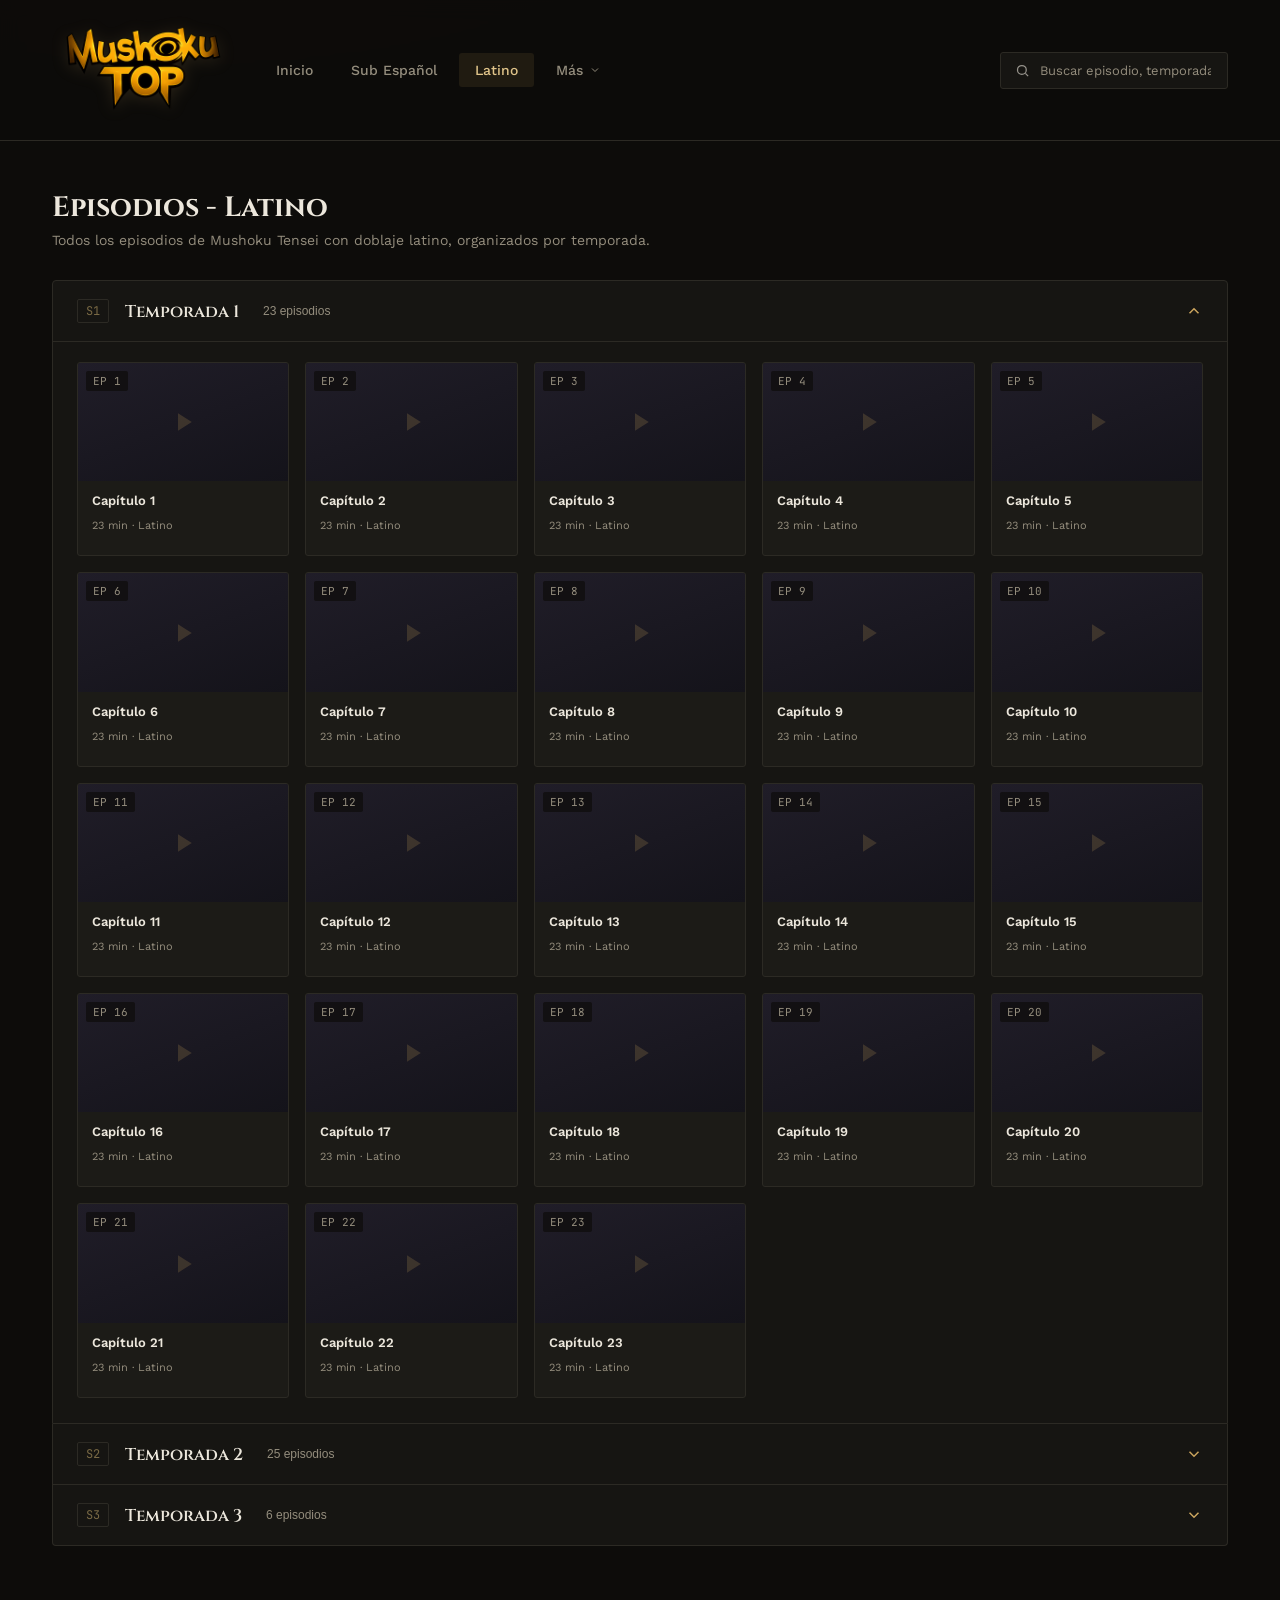
==== latino.html @ f53a4eeb "Add files via upload" ====
<!DOCTYPE html>
<html lang="es">
<head>
<meta charset="UTF-8">
<meta name="viewport" content="width=device-width, initial-scale=1.0">
<title>MushokuTop - Latino</title>
<link rel="stylesheet" href="style.css">
</head>
<body>

<div id="navbar-slot"></div>

<div class="page-header">
  <h1>Episodios - Latino</h1>
  <p>Todos los episodios de Mushoku Tensei con doblaje latino, organizados por temporada.</p>
</div>

<section class="seasons-section" id="temporadas">
  <div id="accordion"></div>
</section>

<script src="script.js"></script>
<script>
  renderNavbar('latino');

  const SEASONS = [
    { name: "Temporada 1", episodes: 23, duration: 23, open: true  },
    { name: "Temporada 2", episodes: 25, duration: 24, open: false },
    { name: "Temporada 3", episodes: 6,  duration: 23, open: false },
  ];

  buildAccordion('accordion', SEASONS, 'Latino');
</script>

</body>
</html>
---- style.css ----
@import url('https://fonts.googleapis.com/css2?family=Cinzel:wght@500;600;700&family=Work+Sans:wght@400;500;600&family=JetBrains+Mono:wght@500&display=swap');

:root{
  --bg: #0d0c0a;
  --surface: #161512;
  --surface-2: #1c1b17;
  --hairline: #2c2a24;
  --gold: #c9a35c;
  --gold-soft: #e0c48a;
  --gold-dim: #7a6a45;
  --ink: #ece7dc;
  --ink-dim: #948d7d;
}

*{ box-sizing: border-box; }
html{ scroll-behavior: smooth; }

body{
  margin:0;
  background:
    radial-gradient(1200px 500px at 15% -10%, rgba(201,163,92,0.05), transparent 60%),
    var(--bg);
  color: var(--ink);
  font-family: 'Work Sans', sans-serif;
  -webkit-font-smoothing: antialiased;
}

a{ color: inherit; text-decoration: none; }

.wrap{
  max-width: 1240px;
  margin: 0 auto;
  padding: 0 32px;
}

/* ---------- NAVBAR ---------- */
header{
  position: sticky;
  top: 0;
  z-index: 50;
  background: rgba(13,12,10,0.88);
  backdrop-filter: blur(10px);
  border-bottom: 1px solid var(--hairline);
}

.nav-inner{
  display:flex;
  align-items:center;
  gap: 28px;
  padding: 10px 32px;
  max-width: 1240px;
  margin: 0 auto;
}

.logo{
  display:flex;
  align-items:center;
  flex-shrink:0;
}

.logo-img{
  height: 120px;
  width: auto;
  display:block;
  filter: drop-shadow(0 2px 8px rgba(201,163,92,0.15));
}

/* search box (esquina derecha del nav) */
.search{
  display:flex;
  align-items:center;
  gap:8px;
  border: 1px solid var(--hairline);
  background: var(--surface);
  padding: 9px 14px;
  border-radius: 3px;
  min-width: 220px;
  flex-shrink: 0;
  margin-left: auto;
}
.search input{
  background:none;
  border:none;
  outline:none;
  color: var(--ink);
  font-family:'Work Sans',sans-serif;
  font-size: 13px;
  width:100%;
}
.search input::placeholder{ color: var(--ink-dim); }
.search svg{ flex-shrink:0; opacity:.6; }

nav.links{
  display:flex;
  align-items:center;
  gap: 6px;
  flex:1;
}

nav.links > a{
  font-size: 14px;
  font-weight: 500;
  color: var(--ink-dim);
  padding: 9px 16px;
  border-radius: 3px;
  transition: color .2s ease, background .2s ease;
  white-space: nowrap;
}
nav.links > a:hover{
  color: var(--gold-soft);
  background: rgba(201,163,92,0.06);
}
nav.links > a.active{
  color: var(--gold-soft);
  background: rgba(201,163,92,0.1);
}

/* Dropdown "Más" */
.nav-more{
  position: relative;
}
.nav-more > .nav-more-label{
  display:flex;
  align-items:center;
  gap: 6px;
  font-size: 14px;
  font-weight: 500;
  color: var(--ink-dim);
  padding: 9px 16px;
  border-radius: 3px;
  cursor: pointer;
  white-space: nowrap;
  transition: color .2s ease, background .2s ease;
}
.nav-more:hover > .nav-more-label{
  color: var(--gold-soft);
  background: rgba(201,163,92,0.06);
}
.nav-more-label svg{
  transition: transform .2s ease;
}
.nav-more:hover .nav-more-label svg{
  transform: rotate(180deg);
}
.nav-more-menu{
  position: absolute;
  top: 100%;
  left: 0;
  margin-top: 6px;
  background: var(--surface);
  border: 1px solid var(--hairline);
  border-radius: 4px;
  min-width: 180px;
  padding: 6px;
  opacity: 0;
  visibility: hidden;
  transform: translateY(-6px);
  transition: opacity .18s ease, transform .18s ease, visibility .18s ease;
  box-shadow: 0 12px 24px rgba(0,0,0,0.35);
}
.nav-more:hover .nav-more-menu{
  opacity: 1;
  visibility: visible;
  transform: translateY(0);
}
.nav-more-menu a{
  display:block;
  padding: 9px 12px;
  border-radius: 3px;
  font-size: 13px;
  color: var(--ink-dim);
}
.nav-more-menu a:hover{
  background: rgba(201,163,92,0.08);
  color: var(--gold-soft);
}

/* ---------- HERO ---------- */
.hero-section{
  padding: 48px 32px 20px;
}

.eyebrow{
  display:flex;
  align-items:center;
  gap: 14px;
  max-width: 1240px;
  margin: 0 auto 18px;
}
.eyebrow .line{
  flex:1;
  height:1px;
  background: linear-gradient(90deg, var(--gold-dim), transparent);
}
.eyebrow span.tag{
  font-family:'Cinzel', serif;
  font-size: 13px;
  letter-spacing: 3px;
  text-transform: uppercase;
  color: var(--gold);
  white-space:nowrap;
}

.hero-grid{
  max-width: 1240px;
  margin: 0 auto;
  display:grid;
  grid-template-columns: 1fr 320px;
  gap: 28px;
  align-items:start;
}

.hero-card{
  position:relative;
  border: 1px solid var(--hairline);
  border-radius: 4px;
  overflow:hidden;
  background: var(--surface);
  aspect-ratio: 21/9;
  display:flex;
  align-items:flex-end;
}
.hero-card::before{
  content:"";
  position:absolute; inset:0;
  background: linear-gradient(180deg, transparent 35%, rgba(13,12,10,0.95) 92%);
}
.hero-content{
  position:relative;
  z-index:2;
  padding: 28px 32px;
  width:100%;
}
.hero-meta{
  font-family:'JetBrains Mono', monospace;
  font-size: 12px;
  color: var(--gold-soft);
  letter-spacing: 1px;
  margin-bottom: 10px;
  display:flex;
  gap:14px;
  align-items:center;
}
.hero-meta .dot{ width:4px;height:4px;background:var(--gold-dim); border-radius:50%; }

.hero-title{
  font-family:'Cinzel', serif;
  font-size: 34px;
  font-weight: 600;
  margin: 0 0 8px;
  color: var(--ink);
}
.hero-sub{
  font-size: 14px;
  color: var(--ink-dim);
  max-width: 520px;
  margin: 0 0 20px;
  line-height:1.5;
}

.btn-play{
  display:inline-flex;
  align-items:center;
  gap:10px;
  background: var(--gold);
  color: #14120a;
  font-weight:600;
  font-size: 14px;
  padding: 12px 22px;
  border-radius: 3px;
  border:none;
  cursor:pointer;
  transition: filter .2s ease, transform .2s ease;
}
.btn-play:hover{ filter: brightness(1.08); transform: translateY(-1px); }

/* ---------- SIDEBAR / SOCIAL ---------- */
.sidebar-label{
  font-family:'Cinzel', serif;
  font-size: 13px;
  letter-spacing: 2px;
  text-transform: uppercase;
  color: var(--gold);
  margin: 0 0 12px;
  padding-bottom: 10px;
  border-bottom: 1px solid var(--hairline);
}

.social-box{
  border: 1px solid var(--hairline);
  border-radius: 4px;
  background: var(--surface);
  padding: 18px;
  height: calc(100% - 30px);
  display:flex;
  flex-direction:column;
  gap: 10px;
}

.social-link{
  display:flex;
  align-items:center;
  gap: 12px;
  padding: 11px 12px;
  border-radius: 3px;
  background: var(--surface-2);
  border: 1px solid transparent;
  font-size: 13px;
  font-weight:500;
  color: var(--ink-dim);
  transition: border-color .2s ease, color .2s ease;
}
.social-link:hover{
  border-color: var(--gold-dim);
  color: var(--gold-soft);
}
.social-link svg{ flex-shrink:0; opacity:.85; }

/* ---------- PAGE HEADER (para sub-espanol.html / latino.html) ---------- */
.page-header{
  max-width: 1240px;
  margin: 48px auto 8px;
  padding: 0 32px;
}
.page-header h1{
  font-family:'Cinzel', serif;
  font-size: 28px;
  margin: 0 0 6px;
}
.page-header p{
  color: var(--ink-dim);
  font-size: 14px;
  margin: 0;
}

/* ---------- SEASONS ---------- */
.seasons-section{
  max-width: 1240px;
  margin: 32px auto 80px;
  padding: 0 32px;
}

.season{
  border: 1px solid var(--hairline);
  border-top: none;
  background: var(--surface);
}
.season:first-child{ border-top: 1px solid var(--hairline); border-radius: 4px 4px 0 0; overflow:hidden;}
.season:last-child{ border-radius: 0 0 4px 4px; overflow:hidden; }
.season:first-child:last-child{ border-radius: 4px; }

.season-header{
  width:100%;
  display:flex;
  align-items:center;
  justify-content:space-between;
  padding: 18px 24px;
  background:none;
  border:none;
  cursor:pointer;
  color: var(--ink);
  text-align:left;
}
.season-header:hover{ background: rgba(201,163,92,0.04); }

.season-title{
  display:flex;
  align-items:center;
  gap:16px;
}
.season-num{
  font-family:'JetBrains Mono', monospace;
  font-size: 12px;
  color: var(--gold-dim);
  border: 1px solid var(--hairline);
  padding: 3px 8px;
  border-radius: 2px;
}
.season-name{
  font-family:'Cinzel', serif;
  font-size: 17px;
  font-weight:600;
}
.season-count{
  font-size: 12px;
  color: var(--ink-dim);
  margin-left: 8px;
}

.chevron{
  transition: transform .25s ease;
  color: var(--gold);
  flex-shrink:0;
}
.season.open .chevron{ transform: rotate(180deg); }

.season-body{
  max-height:0;
  overflow:hidden;
  transition: max-height .35s ease;
}
.season.open .season-body{ border-top: 1px solid var(--hairline); }

.episodes-grid{
  display:grid;
  grid-template-columns: repeat(auto-fill, minmax(200px, 1fr));
  gap: 16px;
  padding: 20px 24px 26px;
}

.episode-card{
  background: var(--surface-2);
  border: 1px solid var(--hairline);
  border-radius: 3px;
  overflow:hidden;
  cursor:pointer;
  transition: border-color .2s ease, transform .2s ease;
}
.episode-card:hover{
  border-color: var(--gold-dim);
  transform: translateY(-2px);
}
.ep-thumb{
  aspect-ratio: 16/9;
  background: linear-gradient(160deg, #201d28, #14131a);
  position:relative;
  display:flex;
  align-items:center;
  justify-content:center;
}
.ep-thumb svg{ opacity:.2; }
.ep-num-badge{
  position:absolute;
  top:8px; left:8px;
  font-family:'JetBrains Mono', monospace;
  font-size: 11px;
  background: rgba(13,12,10,0.7);
  color: var(--ink-dim);
  padding: 3px 7px;
  border-radius: 2px;
}
.ep-info{
  padding: 12px 14px;
}
.ep-title{
  font-size: 13px;
  font-weight:600;
  margin: 0 0 4px;
  color: var(--ink);
}
.ep-meta{
  font-size: 11px;
  color: var(--ink-dim);
}

/* ---------- RESPONSIVE ---------- */
@media (max-width: 900px){
  .nav-inner{ flex-wrap: wrap; row-gap: 10px; }
  nav.links{ order:3; width:100%; overflow-x:auto; }
  .search{ order: 2; }
  .hero-grid{ grid-template-columns: 1fr; }
  .social-box{ height:auto; }
}

@media (max-width: 560px){
  .wrap, .hero-section, .seasons-section, .page-header{ padding-left:18px; padding-right:18px; }
  .nav-inner{ padding: 10px 18px; }
  .hero-title{ font-size: 24px; }
}

:focus-visible{
  outline: 2px solid var(--gold);
  outline-offset: 2px;
}
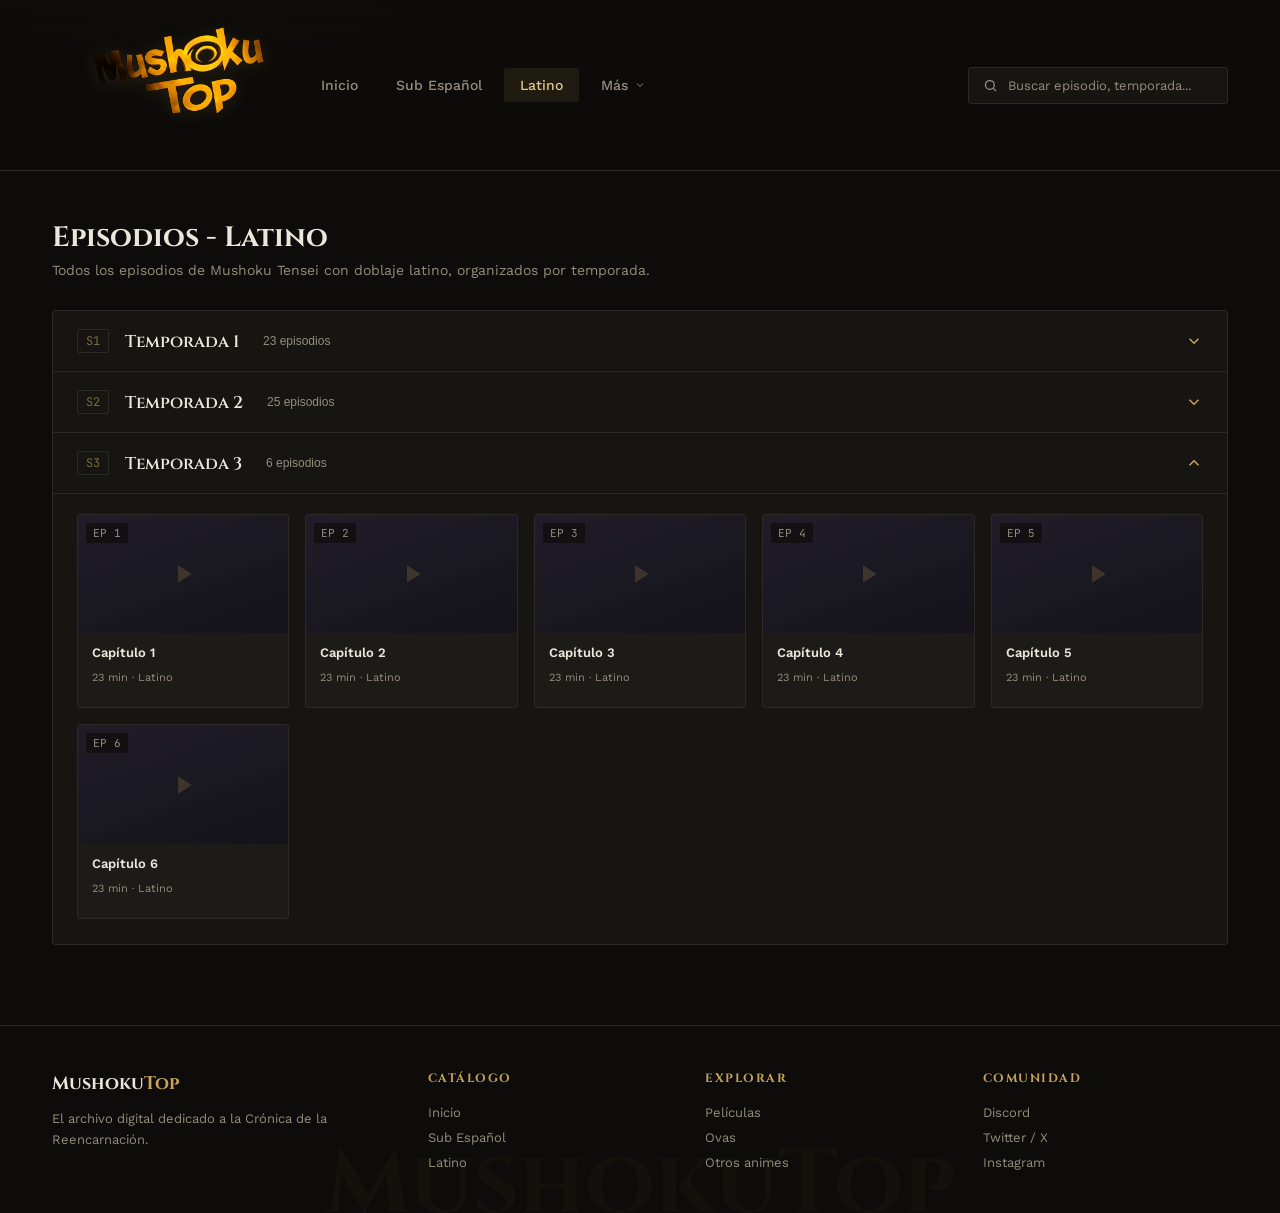
==== commit 7cc652e5: "Add files via upload" ====
--- a/latino.html
+++ b/latino.html
@@ -19,17 +19,20 @@
   <div id="accordion"></div>
 </section>
 
+<div id="footer-slot"></div>
+
 <script src="script.js"></script>
 <script>
   renderNavbar('latino');
+  renderFooter();
 
-  const SEASONS = [
-    { name: "Temporada 1", episodes: 23, duration: 23, open: true  },
-    { name: "Temporada 2", episodes: 25, duration: 24, open: false },
-    { name: "Temporada 3", episodes: 6,  duration: 23, open: false },
-  ];
+  const SEASONS = SEASON_DATA.map((s, i) => ({ ...s, open: i === SEASON_DATA.length - 1 }));
 
   buildAccordion('accordion', SEASONS, 'Latino');
+  initSearchFilter('accordion');
+  initSearchDropdown('latino');
+  openSeasonFromHash('accordion');
+  window.addEventListener('hashchange', () => openSeasonFromHash('accordion'));
 </script>
 
 </body>
--- a/style.css
+++ b/style.css
@@ -1,4 +1,4 @@
-@import url('https://fonts.googleapis.com/css2?family=Cinzel:wght@500;600;700&family=Work+Sans:wght@400;500;600&family=JetBrains+Mono:wght@500&display=swap');
+@import url('https://fonts.googleapis.com/css2?family=Cinzel:wght@500;600;700&family=Cormorant+Garamond:wght@500;600;700&family=Work+Sans:wght@400;500;600&family=JetBrains+Mono:wght@500&display=swap');
 
 :root{
   --bg: #0d0c0a;
@@ -59,7 +59,7 @@
 }
 
 .logo-img{
-  height: 120px;
+  height: 150px;
   width: auto;
   display:block;
   filter: drop-shadow(0 2px 8px rgba(201,163,92,0.15));
@@ -67,6 +67,7 @@
 
 /* search box (esquina derecha del nav) */
 .search{
+  position: relative;
   display:flex;
   align-items:center;
   gap:8px;
@@ -74,7 +75,7 @@
   background: var(--surface);
   padding: 9px 14px;
   border-radius: 3px;
-  min-width: 220px;
+  min-width: 260px;
   flex-shrink: 0;
   margin-left: auto;
 }
@@ -89,6 +90,88 @@
 }
 .search input::placeholder{ color: var(--ink-dim); }
 .search svg{ flex-shrink:0; opacity:.6; }
+
+/* ---------- Desplegable de resultados del buscador ---------- */
+.search-results{
+  position: absolute;
+  top: calc(100% + 8px);
+  left: 0;
+  right: 0;
+  background: var(--surface);
+  border: 1px solid var(--hairline);
+  border-radius: 4px;
+  box-shadow: 0 16px 32px rgba(0,0,0,0.45);
+  max-height: 360px;
+  overflow-y: auto;
+  z-index: 60;
+  display: none;
+  flex-direction: column;
+}
+.search-results.open{ display:flex; }
+
+.search-empty{
+  padding: 16px 14px;
+  font-size: 13px;
+  color: var(--ink-dim);
+}
+
+.search-result{
+  display:flex;
+  align-items:center;
+  gap: 12px;
+  padding: 10px 12px;
+  border-bottom: 1px solid var(--hairline);
+  transition: background .15s ease;
+}
+.search-result:last-child{ border-bottom: none; }
+.search-result:hover{ background: rgba(201,163,92,0.07); }
+
+.search-result-thumb{
+  flex-shrink:0;
+  width: 56px;
+  aspect-ratio: 16/9;
+  border-radius: 3px;
+  background: linear-gradient(160deg, #201d28, #14131a);
+  display:flex;
+  align-items:center;
+  justify-content:center;
+}
+.search-result-info{ flex:1; min-width:0; }
+.search-result-title{
+  font-size: 13px;
+  font-weight: 600;
+  color: var(--ink);
+  margin: 0 0 2px;
+  white-space: nowrap;
+  overflow: hidden;
+  text-overflow: ellipsis;
+}
+.search-result-meta{
+  font-size: 11px;
+  color: var(--ink-dim);
+  margin: 0;
+}
+
+/* variante con 2 botones de idioma (se usa en el inicio, donde no hay un idioma fijo) */
+.search-result-langs{
+  display:flex;
+  gap: 6px;
+  flex-shrink: 0;
+}
+.search-result-langs a{
+  font-size: 11px;
+  font-weight: 600;
+  padding: 5px 8px;
+  border-radius: 3px;
+  background: rgba(201,163,92,0.1);
+  border: 1px solid var(--gold-dim);
+  color: var(--gold-soft);
+  white-space: nowrap;
+}
+.search-result-langs a:hover{
+  background: var(--gold);
+  color: #14120a;
+}
 
 nav.links{
   display:flex;
@@ -175,90 +258,81 @@
   color: var(--gold-soft);
 }
 
-/* ---------- HERO ---------- */
-.hero-section{
-  padding: 48px 32px 20px;
-}
-
-.eyebrow{
-  display:flex;
-  align-items:center;
-  gap: 14px;
+/* ---------- HERO (portada, ancho completo) ---------- */
+.hero-full{
+  position: relative;
+  width: 100%;
+  min-height: 560px;
+  display:flex;
+  align-items:center;
+  overflow:hidden;
+  background: var(--surface); /* se ve mientras no hay imagen puesta */
+}
+.hero-bg-img{
+  position:absolute;
+  inset:0;
+  width:100%;
+  height:100%;
+  object-fit: cover;
+  object-position: center;
+}
+.hero-full::after{
+  content:"";
+  position:absolute; inset:0;
+  background:
+    linear-gradient(90deg, rgba(13,12,10,0.92) 0%, rgba(13,12,10,0.55) 45%, rgba(13,12,10,0.15) 75%),
+    linear-gradient(0deg, rgba(13,12,10,0.9) 0%, transparent 30%);
+}
+.hero-full-content{
+  position:relative;
+  z-index:2;
   max-width: 1240px;
-  margin: 0 auto 18px;
-}
-.eyebrow .line{
-  flex:1;
-  height:1px;
-  background: linear-gradient(90deg, var(--gold-dim), transparent);
-}
-.eyebrow span.tag{
+  margin: 0 auto;
+  padding: 0 32px;
+  width:100%;
+}
+.hero-badge{
+  display:inline-flex;
+  align-items:center;
+  gap:8px;
   font-family:'Cinzel', serif;
-  font-size: 13px;
-  letter-spacing: 3px;
+  font-size: 11px;
+  letter-spacing: 2px;
   text-transform: uppercase;
   color: var(--gold);
-  white-space:nowrap;
-}
-
-.hero-grid{
-  max-width: 1240px;
-  margin: 0 auto;
-  display:grid;
-  grid-template-columns: 1fr 320px;
-  gap: 28px;
-  align-items:start;
-}
-
-.hero-card{
-  position:relative;
-  border: 1px solid var(--hairline);
-  border-radius: 4px;
-  overflow:hidden;
-  background: var(--surface);
-  aspect-ratio: 21/9;
-  display:flex;
-  align-items:flex-end;
-}
-.hero-card::before{
-  content:"";
-  position:absolute; inset:0;
-  background: linear-gradient(180deg, transparent 35%, rgba(13,12,10,0.95) 92%);
-}
-.hero-content{
-  position:relative;
-  z-index:2;
-  padding: 28px 32px;
-  width:100%;
-}
-.hero-meta{
-  font-family:'JetBrains Mono', monospace;
-  font-size: 12px;
-  color: var(--gold-soft);
-  letter-spacing: 1px;
-  margin-bottom: 10px;
-  display:flex;
-  gap:14px;
-  align-items:center;
-}
-.hero-meta .dot{ width:4px;height:4px;background:var(--gold-dim); border-radius:50%; }
-
-.hero-title{
-  font-family:'Cinzel', serif;
-  font-size: 34px;
+  border: 1px solid var(--gold-dim);
+  padding: 6px 12px;
+  border-radius: 3px;
+  margin-bottom: 22px;
+}
+.hero-badge .dot{ width:6px; height:6px; border-radius:50%; background: var(--gold); }
+
+.hero-title-serif{
+  font-family: 'Cormorant Garamond', serif;
   font-weight: 600;
-  margin: 0 0 8px;
-  color: var(--ink);
-}
-.hero-sub{
+  font-size: 52px;
+  line-height: 1.1;
+  margin: 0 0 20px;
+  color: var(--ink);
+}
+.hero-title-serif .gold-line{
+  display:block;
+  color: var(--gold);
+}
+
+.hero-desc{
   font-size: 14px;
   color: var(--ink-dim);
-  max-width: 520px;
-  margin: 0 0 20px;
-  line-height:1.5;
-}
-
-.btn-play{
+  max-width: 460px;
+  line-height: 1.6;
+  margin: 0 0 28px;
+}
+
+.hero-actions{
+  display:flex;
+  gap: 12px;
+}
+.btn-solid{
   display:inline-flex;
   align-items:center;
   gap:10px;
@@ -272,9 +346,133 @@
   cursor:pointer;
   transition: filter .2s ease, transform .2s ease;
 }
-.btn-play:hover{ filter: brightness(1.08); transform: translateY(-1px); }
-
-/* ---------- SIDEBAR / SOCIAL ---------- */
+.btn-solid:hover{ filter: brightness(1.08); transform: translateY(-1px); }
+
+.btn-outline{
+  display:inline-flex;
+  align-items:center;
+  gap:10px;
+  background: transparent;
+  color: var(--ink);
+  font-weight:500;
+  font-size: 14px;
+  padding: 12px 22px;
+  border-radius: 3px;
+  border: 1px solid var(--hairline);
+  cursor:pointer;
+  transition: border-color .2s ease, color .2s ease;
+}
+.btn-outline:hover{ border-color: var(--gold-dim); color: var(--gold-soft); }
+
+/* ---------- GALERÍA DE TEMPORADAS (portadas) ---------- */
+.gallery-section{
+  max-width: 1240px;
+  margin: 44px auto 0;
+  padding: 0 32px;
+}
+
+.gallery-grid{
+  display:grid;
+  grid-template-columns: 1fr 320px;
+  grid-template-rows: auto auto;
+  gap: 20px;
+}
+
+.poster-row{
+  grid-column: 1;
+  grid-row: 1;
+  display:flex;
+  gap: 16px;
+}
+
+.poster-card{
+  position:relative;
+  flex: 1;
+  aspect-ratio: 2/3;
+  border-radius: 4px;
+  overflow:hidden;
+  border: 1px solid var(--hairline);
+  background: var(--surface-2);
+  cursor: default;
+}
+.poster-card img{
+  position:absolute;
+  inset:0;
+  width:100%;
+  height:100%;
+  object-fit: cover;
+  transition: transform .4s ease;
+}
+.poster-card:hover img{ transform: scale(1.06); }
+
+.poster-overlay{
+  position:absolute;
+  inset:0;
+  display:flex;
+  flex-direction:column;
+  justify-content:flex-end;
+  padding: 14px;
+  background: linear-gradient(0deg, rgba(13,12,10,0.95) 0%, rgba(13,12,10,0.15) 55%, transparent 75%);
+  opacity: 0;
+  transition: opacity .25s ease;
+}
+.poster-card:hover .poster-overlay{ opacity: 1; }
+
+.poster-season-name{
+  font-family:'Cinzel', serif;
+  font-size: 15px;
+  font-weight:600;
+  color: var(--ink);
+  margin: 0 0 10px;
+}
+
+.poster-lang-btns{
+  display:flex;
+  flex-direction: column;
+  gap: 6px;
+}
+.poster-lang-btns a{
+  display:block;
+  text-align:center;
+  font-size: 12px;
+  font-weight: 600;
+  padding: 7px 10px;
+  border-radius: 3px;
+  background: rgba(201,163,92,0.12);
+  border: 1px solid var(--gold-dim);
+  color: var(--gold-soft);
+  transition: background .2s ease, color .2s ease;
+}
+.poster-lang-btns a:hover{
+  background: var(--gold);
+  color: #14120a;
+}
+
+.featured-img{
+  grid-column: 1 / span 2;
+  grid-row: 2;
+  position:relative;
+  aspect-ratio: 21/9;
+  border-radius: 4px;
+  overflow:hidden;
+  border: 1px solid var(--hairline);
+  background: var(--surface-2);
+}
+.featured-img img{
+  width:100%;
+  height:100%;
+  object-fit: cover;
+  display:block;
+}
+
+/* Sidebar comunidad (misma caja de siempre, en la fila 1 junto a los pósters) */
+.sidebar-community{
+  grid-column: 2;
+  grid-row: 1;
+  align-self: start;
+}
+
+/* ---------- SIDEBAR / SOCIAL (caja reutilizada) ---------- */
 .sidebar-label{
   font-family:'Cinzel', serif;
   font-size: 13px;
@@ -291,7 +489,6 @@
   border-radius: 4px;
   background: var(--surface);
   padding: 18px;
-  height: calc(100% - 30px);
   display:flex;
   flex-direction:column;
   gap: 10px;
@@ -307,14 +504,96 @@
   border: 1px solid transparent;
   font-size: 13px;
   font-weight:500;
-  color: var(--ink-dim);
+  color: var(--ink);
   transition: border-color .2s ease, color .2s ease;
 }
 .social-link:hover{
   border-color: var(--gold-dim);
+}
+.social-link .social-icon{
+  flex-shrink:0;
+  width: 32px;
+  height: 32px;
+  border-radius: 3px;
+  display:flex;
+  align-items:center;
+  justify-content:center;
+  background: rgba(201,163,92,0.08);
   color: var(--gold-soft);
 }
-.social-link svg{ flex-shrink:0; opacity:.85; }
+.social-link .social-text{
+  display:flex;
+  flex-direction:column;
+  gap: 2px;
+}
+.social-link .handle{
+  font-size: 11px;
+  font-weight: 400;
+  color: var(--ink-dim);
+}
+
+/* ---------- FOOTER ---------- */
+.site-footer{
+  position: relative;
+  margin-top: 70px;
+  border-top: 1px solid var(--hairline);
+  overflow: hidden;
+}
+.footer-watermark{
+  position:absolute;
+  bottom: -30px;
+  left: 0;
+  right: 0;
+  text-align:center;
+  font-family:'Cinzel', serif;
+  font-size: 90px;
+  font-weight: 700;
+  color: rgba(201,163,92,0.04);
+  white-space:nowrap;
+  pointer-events:none;
+  user-select:none;
+}
+.footer-grid{
+  position:relative;
+  z-index:2;
+  max-width: 1240px;
+  margin: 0 auto;
+  padding: 44px 32px 40px;
+  display:grid;
+  grid-template-columns: 1.4fr 1fr 1fr 1fr;
+  gap: 32px;
+}
+.footer-brand .footer-logo{
+  font-family:'Cinzel', serif;
+  font-size: 18px;
+  font-weight:700;
+  color: var(--ink);
+  margin: 0 0 10px;
+}
+.footer-brand .footer-logo span{ color: var(--gold); }
+.footer-brand p{
+  font-size: 13px;
+  color: var(--ink-dim);
+  line-height:1.6;
+  max-width: 280px;
+  margin:0;
+}
+.footer-col h4{
+  font-family:'Cinzel', serif;
+  font-size: 12px;
+  letter-spacing: 1.5px;
+  text-transform: uppercase;
+  color: var(--gold);
+  margin: 0 0 14px;
+}
+.footer-col a{
+  display:block;
+  font-size: 13px;
+  color: var(--ink-dim);
+  padding: 5px 0;
+  transition: color .2s ease;
+}
+.footer-col a:hover{ color: var(--gold-soft); }
 
 /* ---------- PAGE HEADER (para sub-espanol.html / latino.html) ---------- */
 .page-header{
@@ -458,14 +737,21 @@
   .nav-inner{ flex-wrap: wrap; row-gap: 10px; }
   nav.links{ order:3; width:100%; overflow-x:auto; }
   .search{ order: 2; }
-  .hero-grid{ grid-template-columns: 1fr; }
-  .social-box{ height:auto; }
+  .gallery-grid{ grid-template-columns: 1fr; }
+  .poster-row{ grid-column:1; grid-row: 1; }
+  .sidebar-community{ grid-column:1; grid-row: 2; }
+  .featured-img{ grid-column:1; grid-row: 3; }
+  .footer-grid{ grid-template-columns: 1fr 1fr; }
 }
 
 @media (max-width: 560px){
-  .wrap, .hero-section, .seasons-section, .page-header{ padding-left:18px; padding-right:18px; }
+  .wrap, .gallery-section, .seasons-section, .page-header{ padding-left:18px; padding-right:18px; }
+  .hero-full-content{ padding: 0 18px; }
   .nav-inner{ padding: 10px 18px; }
-  .hero-title{ font-size: 24px; }
+  .hero-title-serif{ font-size: 34px; }
+  .poster-row{ flex-wrap: wrap; }
+  .poster-card{ flex: 1 1 calc(50% - 8px); }
+  .footer-grid{ grid-template-columns: 1fr; padding: 32px 18px; }
 }
 
 :focus-visible{
